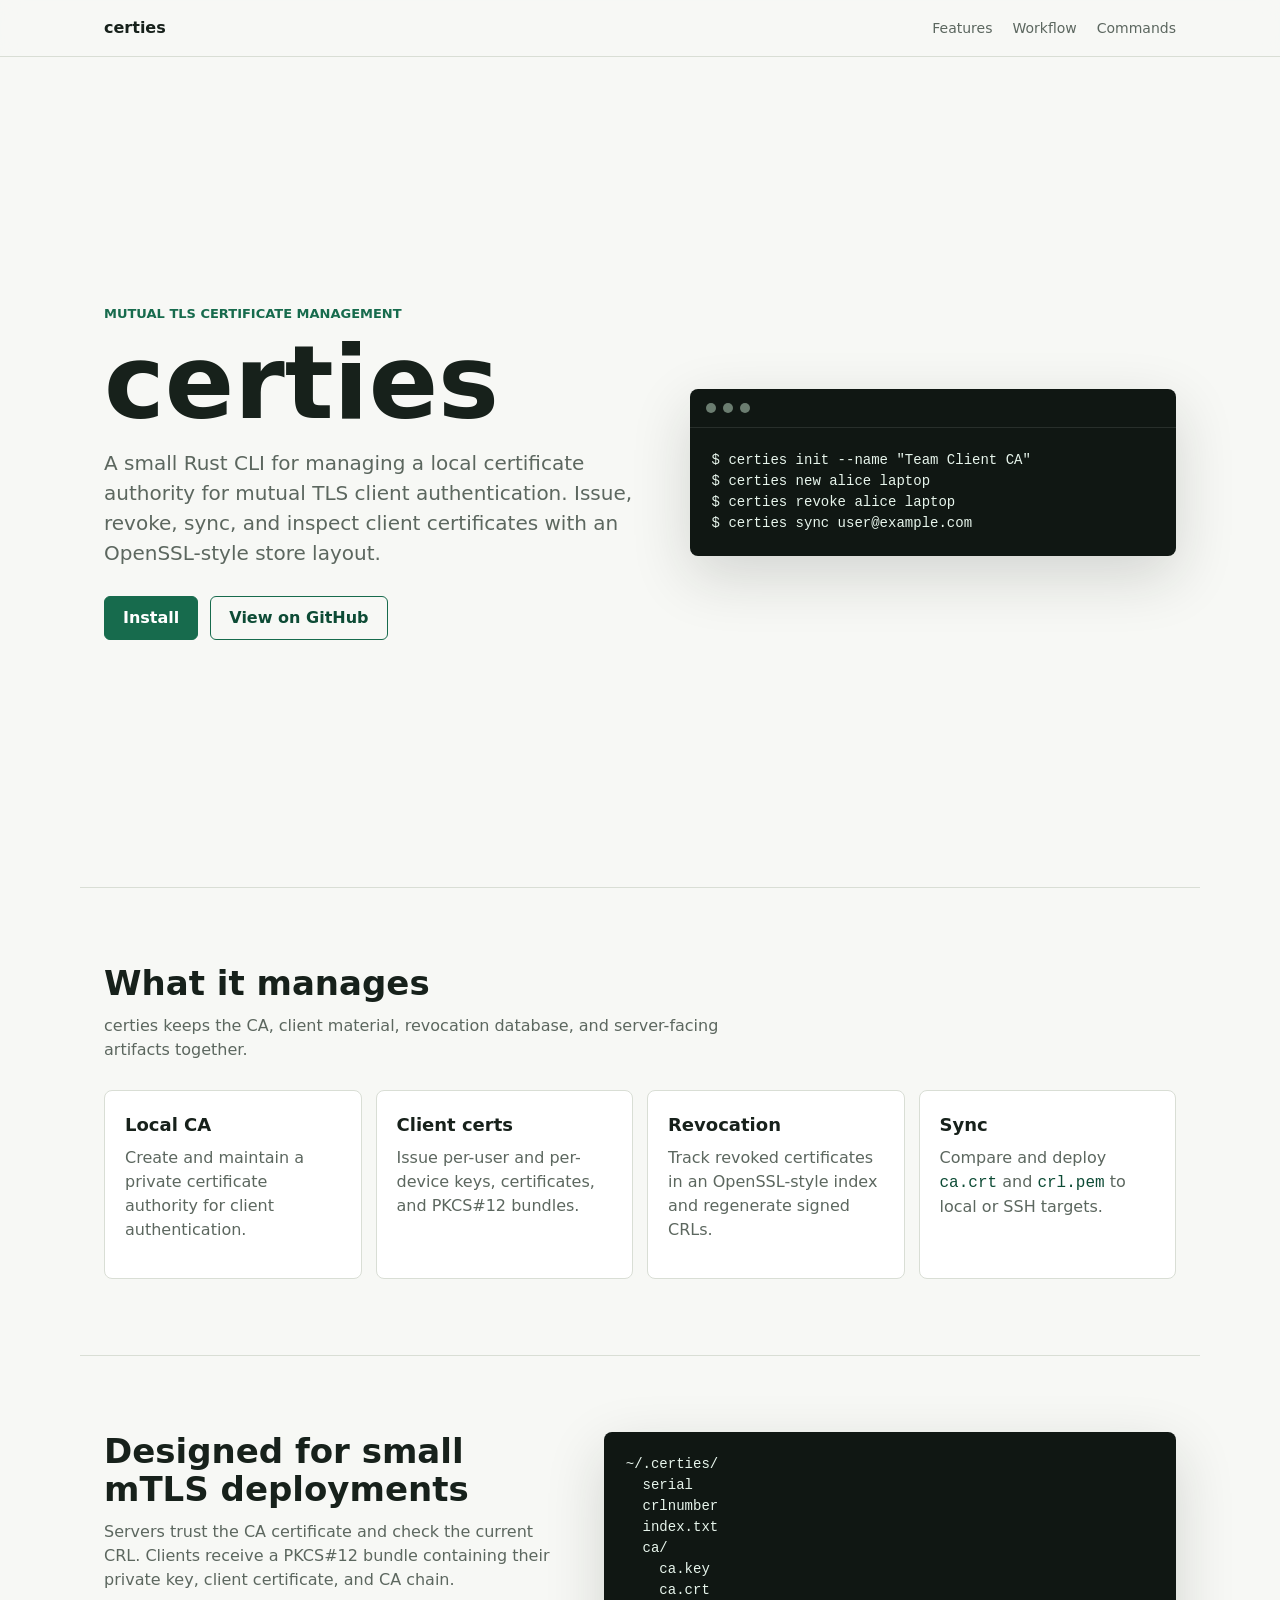
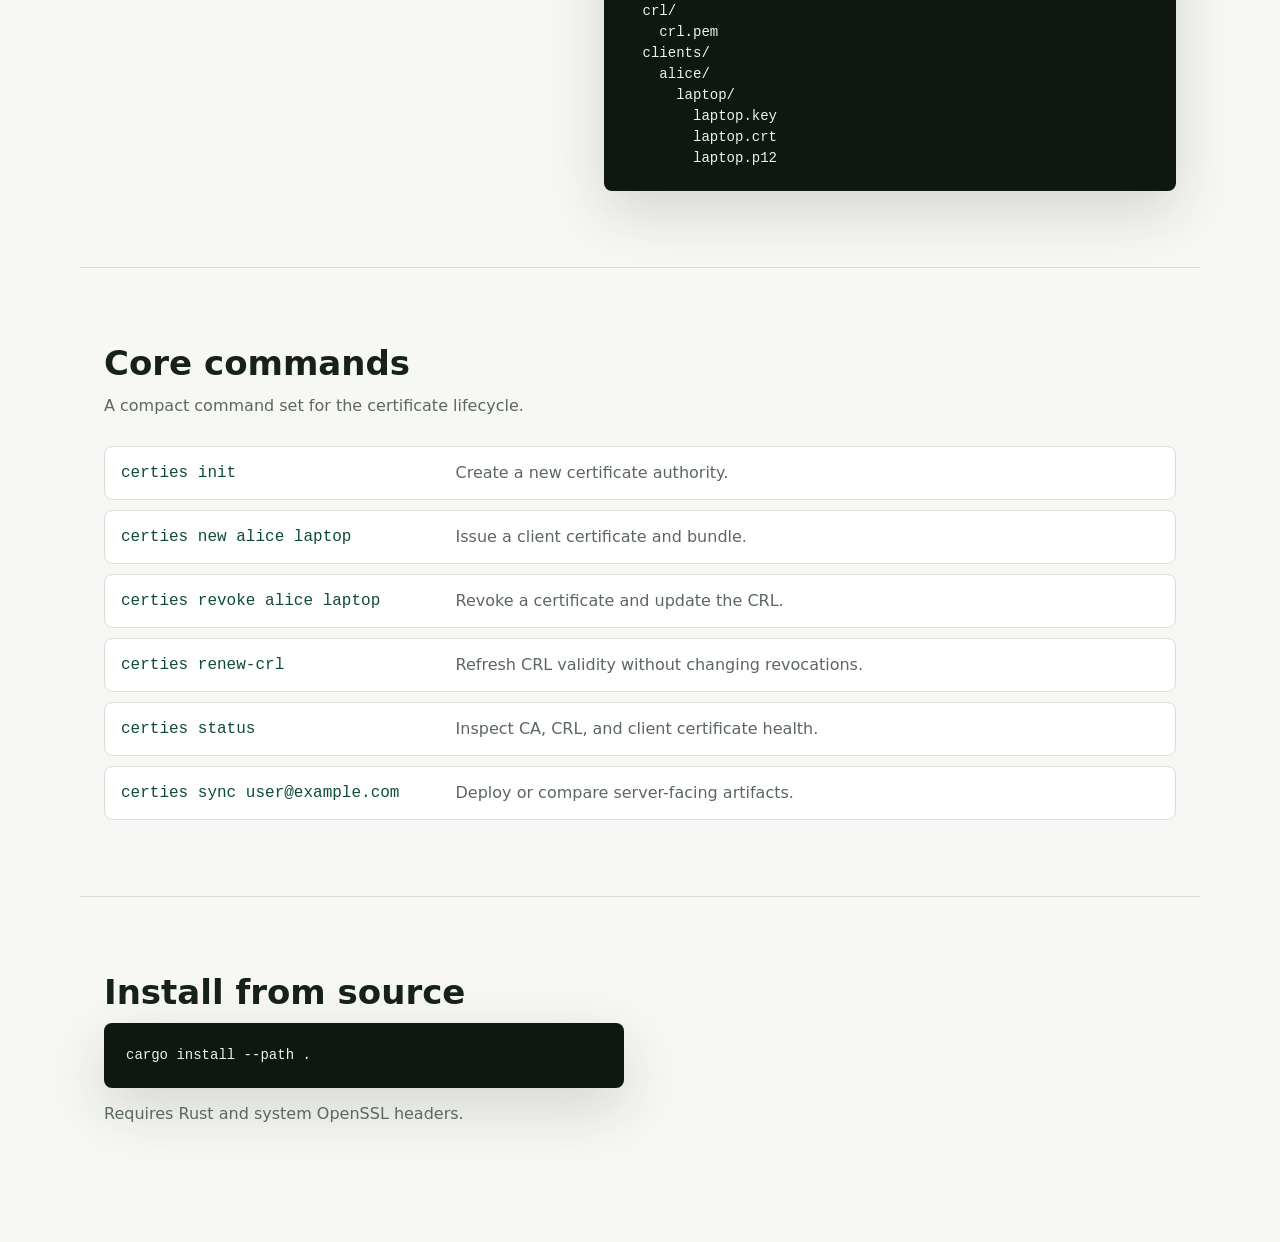
==== docs/index.html @ c88ecb12 "add docs for github pages" ====
<!doctype html>
<html lang="en">
<head>
  <meta charset="utf-8">
  <meta name="viewport" content="width=device-width, initial-scale=1">
  <title>certies</title>
  <meta name="description" content="A small Rust CLI for managing a local certificate authority for mutual TLS client authentication.">
  <link rel="stylesheet" href="styles.css">
</head>
<body>
  <header class="site-header">
    <nav class="nav" aria-label="Primary">
      <a class="brand" href="#top">certies</a>
      <div class="nav-links">
        <a href="#features">Features</a>
        <a href="#workflow">Workflow</a>
        <a href="#commands">Commands</a>
      </div>
    </nav>
  </header>

  <main id="top">
    <section class="hero">
      <div class="hero-copy">
        <p class="eyebrow">Mutual TLS certificate management</p>
        <h1>certies</h1>
        <p class="lead">
          A small Rust CLI for managing a local certificate authority for mutual TLS client authentication.
          Issue, revoke, sync, and inspect client certificates with an OpenSSL-style store layout.
        </p>
        <div class="actions">
          <a class="button primary" href="#install">Install</a>
          <a class="button secondary" href="https://github.com/torpedro/ssl_cert_manager">View on GitHub</a>
        </div>
      </div>
      <div class="terminal" aria-label="Example certies commands">
        <div class="terminal-bar">
          <span></span><span></span><span></span>
        </div>
        <pre><code>$ certies init --name "Team Client CA"
$ certies new alice laptop
$ certies revoke alice laptop
$ certies sync user@example.com</code></pre>
      </div>
    </section>

    <section id="features" class="section">
      <div class="section-heading">
        <h2>What it manages</h2>
        <p>certies keeps the CA, client material, revocation database, and server-facing artifacts together.</p>
      </div>
      <div class="feature-grid">
        <article class="feature">
          <h3>Local CA</h3>
          <p>Create and maintain a private certificate authority for client authentication.</p>
        </article>
        <article class="feature">
          <h3>Client certs</h3>
          <p>Issue per-user and per-device keys, certificates, and PKCS#12 bundles.</p>
        </article>
        <article class="feature">
          <h3>Revocation</h3>
          <p>Track revoked certificates in an OpenSSL-style index and regenerate signed CRLs.</p>
        </article>
        <article class="feature">
          <h3>Sync</h3>
          <p>Compare and deploy <code>ca.crt</code> and <code>crl.pem</code> to local or SSH targets.</p>
        </article>
      </div>
    </section>

    <section id="workflow" class="section split">
      <div>
        <h2>Designed for small mTLS deployments</h2>
        <p>
          Servers trust the CA certificate and check the current CRL. Clients receive a PKCS#12 bundle
          containing their private key, client certificate, and CA chain.
        </p>
      </div>
      <div class="store-layout">
        <pre><code>~/.certies/
  serial
  crlnumber
  index.txt
  ca/
    ca.key
    ca.crt
  crl/
    crl.pem
  clients/
    alice/
      laptop/
        laptop.key
        laptop.crt
        laptop.p12</code></pre>
      </div>
    </section>

    <section id="commands" class="section">
      <div class="section-heading">
        <h2>Core commands</h2>
        <p>A compact command set for the certificate lifecycle.</p>
      </div>
      <div class="command-list">
        <div><code>certies init</code><span>Create a new certificate authority.</span></div>
        <div><code>certies new alice laptop</code><span>Issue a client certificate and bundle.</span></div>
        <div><code>certies revoke alice laptop</code><span>Revoke a certificate and update the CRL.</span></div>
        <div><code>certies renew-crl</code><span>Refresh CRL validity without changing revocations.</span></div>
        <div><code>certies status</code><span>Inspect CA, CRL, and client certificate health.</span></div>
        <div><code>certies sync user@example.com</code><span>Deploy or compare server-facing artifacts.</span></div>
      </div>
    </section>

    <section id="install" class="section install">
      <h2>Install from source</h2>
      <pre><code>cargo install --path .</code></pre>
      <p>Requires Rust and system OpenSSL headers.</p>
    </section>
  </main>
</body>
</html>
---- docs/styles.css ----
:root {
  color-scheme: light;
  --bg: #f7f8f5;
  --text: #17211b;
  --muted: #5c675f;
  --line: #d9ded5;
  --panel: #ffffff;
  --accent: #176b4d;
  --accent-dark: #0d4b35;
  --code: #101713;
}

* {
  box-sizing: border-box;
}

html {
  scroll-behavior: smooth;
}

body {
  margin: 0;
  background: var(--bg);
  color: var(--text);
  font-family: Inter, ui-sans-serif, system-ui, -apple-system, BlinkMacSystemFont, "Segoe UI", sans-serif;
  line-height: 1.5;
}

a {
  color: inherit;
}

code,
pre {
  font-family: "SFMono-Regular", Consolas, "Liberation Mono", monospace;
}

.site-header {
  position: sticky;
  top: 0;
  z-index: 5;
  background: rgba(247, 248, 245, 0.9);
  border-bottom: 1px solid var(--line);
  backdrop-filter: blur(10px);
}

.nav {
  display: flex;
  align-items: center;
  justify-content: space-between;
  max-width: 1120px;
  margin: 0 auto;
  padding: 16px 24px;
}

.brand {
  font-weight: 750;
  text-decoration: none;
}

.nav-links {
  display: flex;
  gap: 20px;
  color: var(--muted);
  font-size: 14px;
}

.nav-links a {
  text-decoration: none;
}

.hero {
  display: grid;
  grid-template-columns: minmax(0, 1.05fr) minmax(320px, 0.95fr);
  gap: 48px;
  align-items: center;
  max-width: 1120px;
  min-height: calc(100vh - 70px);
  margin: 0 auto;
  padding: 72px 24px;
}

.eyebrow {
  margin: 0 0 12px;
  color: var(--accent);
  font-size: 13px;
  font-weight: 750;
  text-transform: uppercase;
}

h1,
h2,
h3,
p {
  margin-top: 0;
}

h1 {
  margin-bottom: 18px;
  font-size: clamp(56px, 8vw, 104px);
  line-height: 0.92;
}

h2 {
  margin-bottom: 12px;
  font-size: 34px;
  line-height: 1.12;
}

h3 {
  margin-bottom: 8px;
  font-size: 18px;
}

.lead {
  max-width: 680px;
  color: var(--muted);
  font-size: 20px;
}

.actions {
  display: flex;
  flex-wrap: wrap;
  gap: 12px;
  margin-top: 28px;
}

.button {
  display: inline-flex;
  align-items: center;
  justify-content: center;
  min-height: 44px;
  padding: 0 18px;
  border: 1px solid var(--accent);
  border-radius: 6px;
  font-weight: 700;
  text-decoration: none;
}

.button.primary {
  background: var(--accent);
  color: #fff;
}

.button.secondary {
  color: var(--accent-dark);
}

.terminal,
.store-layout pre,
.install pre {
  overflow: hidden;
  border-radius: 8px;
  background: var(--code);
  color: #e7f5ec;
  box-shadow: 0 20px 60px rgba(23, 33, 27, 0.16);
}

.terminal-bar {
  display: flex;
  gap: 7px;
  padding: 14px 16px;
  border-bottom: 1px solid rgba(255, 255, 255, 0.1);
}

.terminal-bar span {
  width: 10px;
  height: 10px;
  border-radius: 50%;
  background: #6b7d70;
}

pre {
  margin: 0;
  padding: 22px;
  overflow-x: auto;
  font-size: 14px;
}

.section {
  max-width: 1120px;
  margin: 0 auto;
  padding: 76px 24px;
  border-top: 1px solid var(--line);
}

.section-heading {
  max-width: 680px;
  margin-bottom: 28px;
}

.section-heading p,
.split p,
.install p {
  color: var(--muted);
}

.feature-grid {
  display: grid;
  grid-template-columns: repeat(4, minmax(0, 1fr));
  gap: 14px;
}

.feature {
  min-height: 170px;
  padding: 20px;
  border: 1px solid var(--line);
  border-radius: 8px;
  background: var(--panel);
}

.feature p {
  color: var(--muted);
}

.feature code,
.command-list code {
  color: var(--accent-dark);
}

.split {
  display: grid;
  grid-template-columns: minmax(0, 0.8fr) minmax(320px, 1fr);
  gap: 42px;
  align-items: start;
}

.command-list {
  display: grid;
  gap: 10px;
}

.command-list div {
  display: grid;
  grid-template-columns: minmax(260px, 0.45fr) minmax(0, 1fr);
  gap: 18px;
  align-items: center;
  padding: 14px 16px;
  border: 1px solid var(--line);
  border-radius: 8px;
  background: var(--panel);
}

.command-list span {
  color: var(--muted);
}

.install {
  padding-bottom: 100px;
}

.install pre {
  max-width: 520px;
  margin-bottom: 14px;
}

@media (max-width: 820px) {
  .nav {
    align-items: flex-start;
    flex-direction: column;
    gap: 10px;
  }

  .hero,
  .split {
    grid-template-columns: 1fr;
  }

  .hero {
    min-height: auto;
    padding-top: 54px;
  }

  .feature-grid {
    grid-template-columns: repeat(2, minmax(0, 1fr));
  }

  .command-list div {
    grid-template-columns: 1fr;
    gap: 6px;
  }
}

@media (max-width: 560px) {
  .nav-links {
    flex-wrap: wrap;
    gap: 12px;
  }

  .feature-grid {
    grid-template-columns: 1fr;
  }

  h1 {
    font-size: 54px;
  }
}
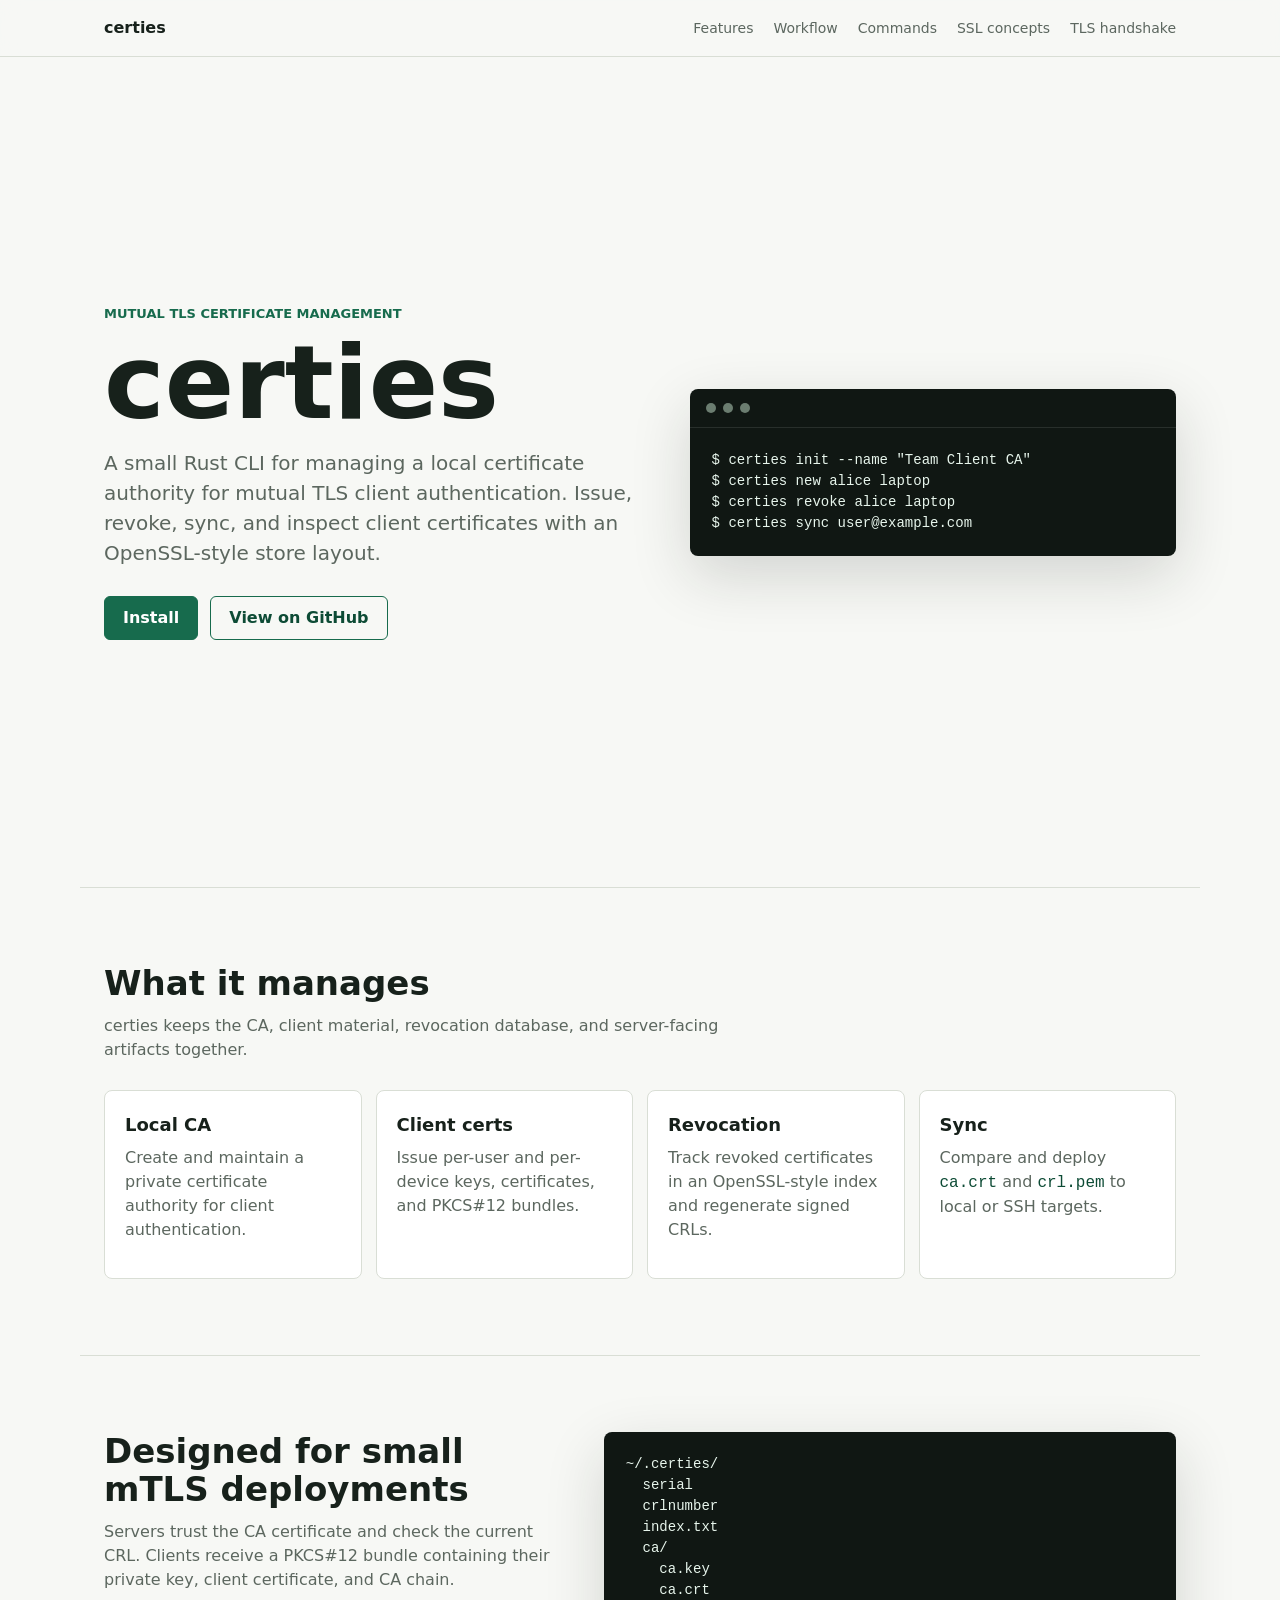
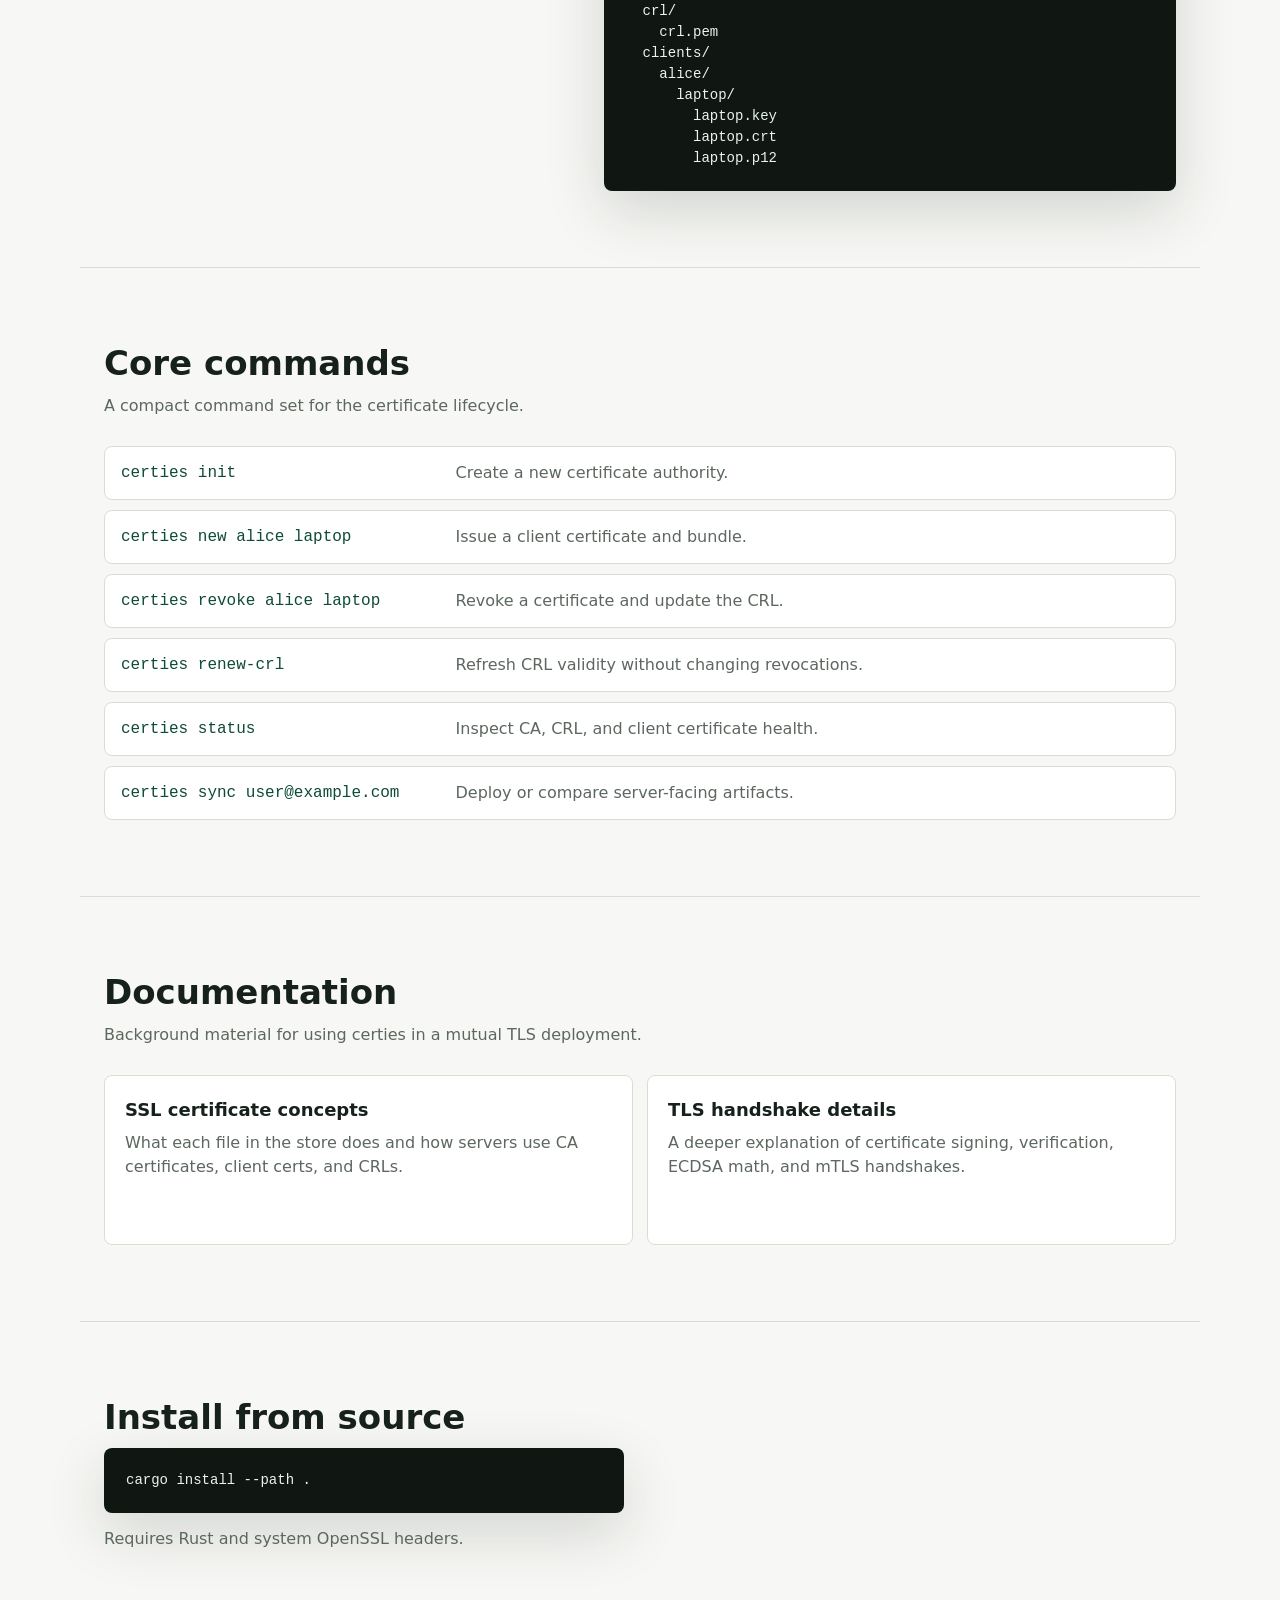
==== commit 79c365a1: "move SSL and TLS docs into pages" ====
--- a/docs/index.html
+++ b/docs/index.html
@@ -15,6 +15,8 @@
         <a href="#features">Features</a>
         <a href="#workflow">Workflow</a>
         <a href="#commands">Commands</a>
+        <a href="ssl.html">SSL concepts</a>
+        <a href="tls-handshake.html">TLS handshake</a>
       </div>
     </nav>
   </header>
@@ -111,6 +113,23 @@
       </div>
     </section>
 
+    <section class="section">
+      <div class="section-heading">
+        <h2>Documentation</h2>
+        <p>Background material for using certies in a mutual TLS deployment.</p>
+      </div>
+      <div class="feature-grid docs-grid">
+        <article class="feature">
+          <h3><a href="ssl.html">SSL certificate concepts</a></h3>
+          <p>What each file in the store does and how servers use CA certificates, client certs, and CRLs.</p>
+        </article>
+        <article class="feature">
+          <h3><a href="tls-handshake.html">TLS handshake details</a></h3>
+          <p>A deeper explanation of certificate signing, verification, ECDSA math, and mTLS handshakes.</p>
+        </article>
+      </div>
+    </section>
+
     <section id="install" class="section install">
       <h2>Install from source</h2>
       <pre><code>cargo install --path .</code></pre>
--- a/docs/styles.css
+++ b/docs/styles.css
@@ -254,6 +254,66 @@
   margin-bottom: 14px;
 }
 
+.docs-grid {
+  grid-template-columns: repeat(2, minmax(0, 1fr));
+}
+
+.docs-grid a {
+  color: var(--text);
+  text-decoration: none;
+}
+
+.article-shell {
+  max-width: 920px;
+  margin: 0 auto;
+  padding: 64px 24px 100px;
+}
+
+.article {
+  max-width: 820px;
+}
+
+.article h1 {
+  margin-bottom: 18px;
+  font-size: clamp(42px, 7vw, 72px);
+  line-height: 0.98;
+}
+
+.article h2 {
+  margin-top: 52px;
+  padding-top: 24px;
+  border-top: 1px solid var(--line);
+}
+
+.article h3 {
+  margin-top: 28px;
+}
+
+.article p,
+.article li {
+  color: var(--muted);
+  font-size: 17px;
+}
+
+.article li + li {
+  margin-top: 8px;
+}
+
+.article pre {
+  margin: 18px 0 24px;
+  border-radius: 8px;
+  background: var(--code);
+  color: #e7f5ec;
+}
+
+.article code {
+  color: var(--accent-dark);
+}
+
+.article pre code {
+  color: inherit;
+}
+
 @media (max-width: 820px) {
   .nav {
     align-items: flex-start;
@@ -275,6 +335,10 @@
     grid-template-columns: repeat(2, minmax(0, 1fr));
   }
 
+  .docs-grid {
+    grid-template-columns: 1fr;
+  }
+
   .command-list div {
     grid-template-columns: 1fr;
     gap: 6px;
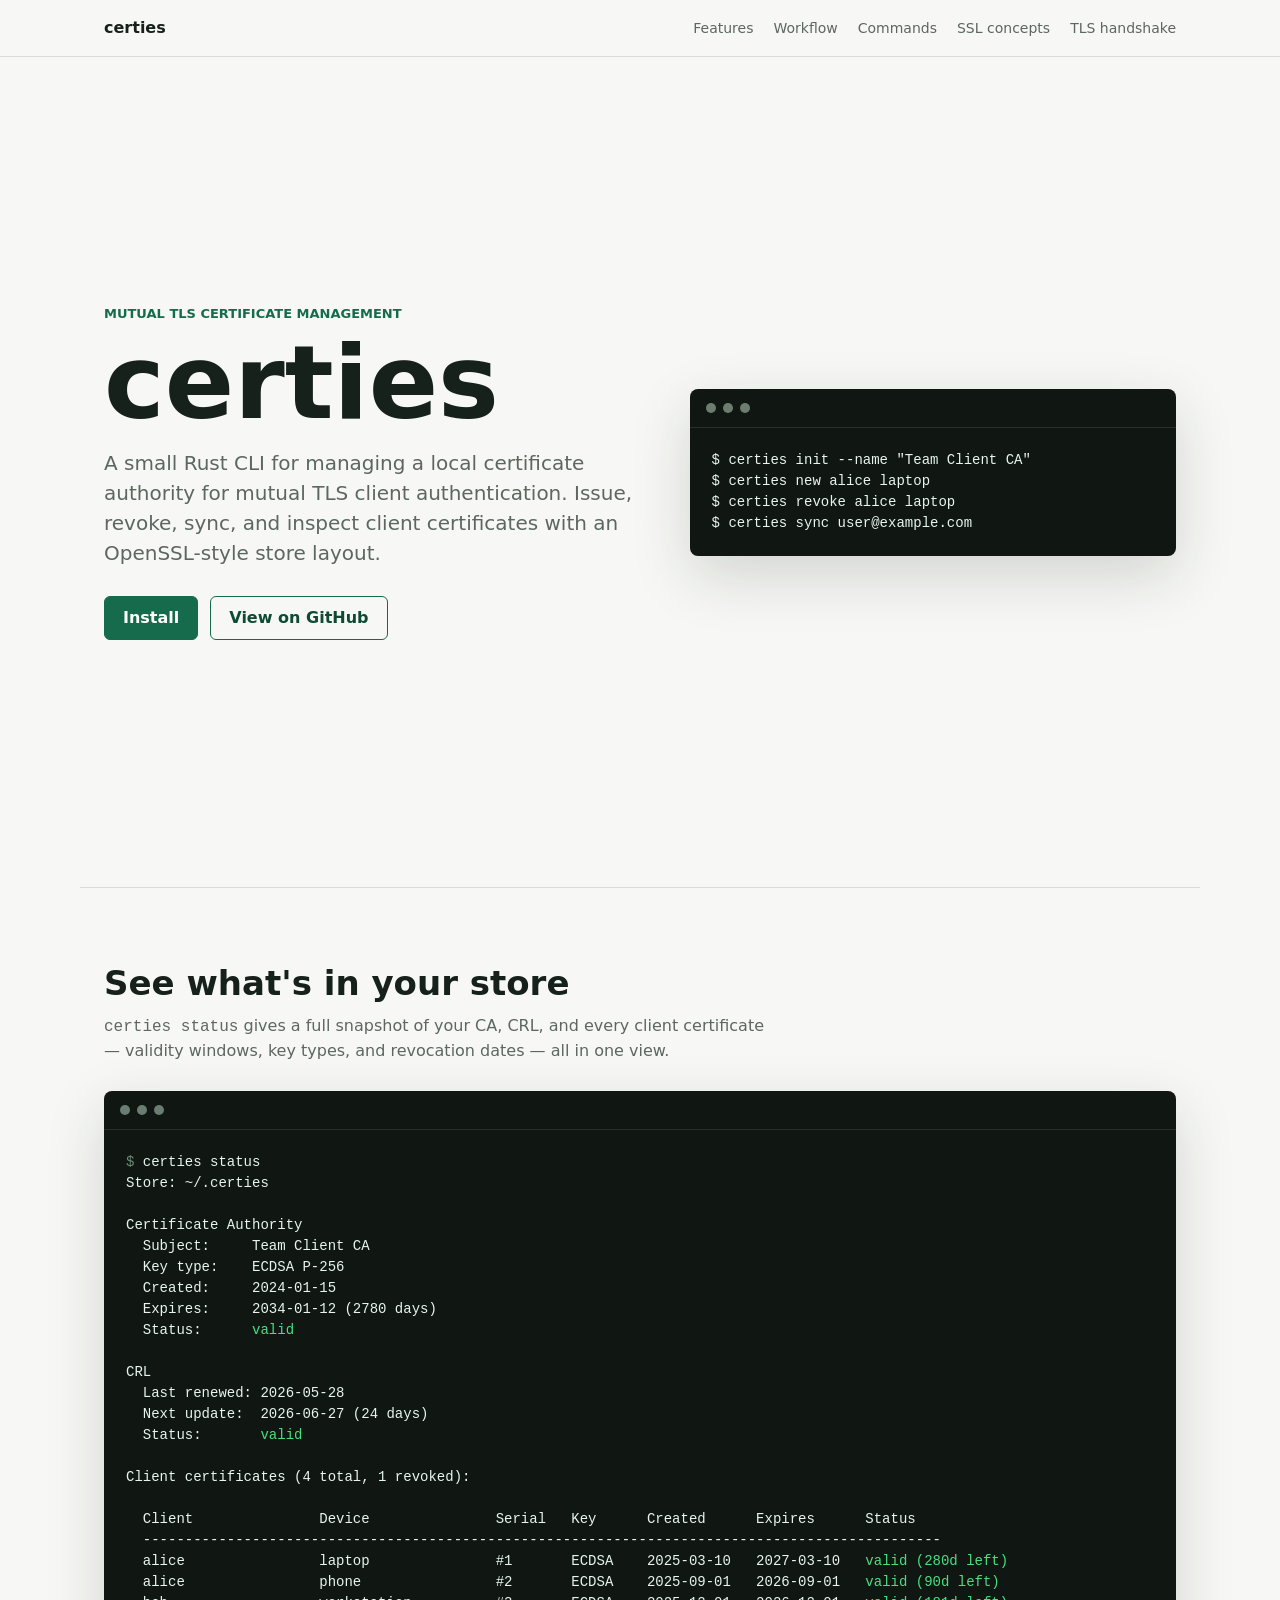
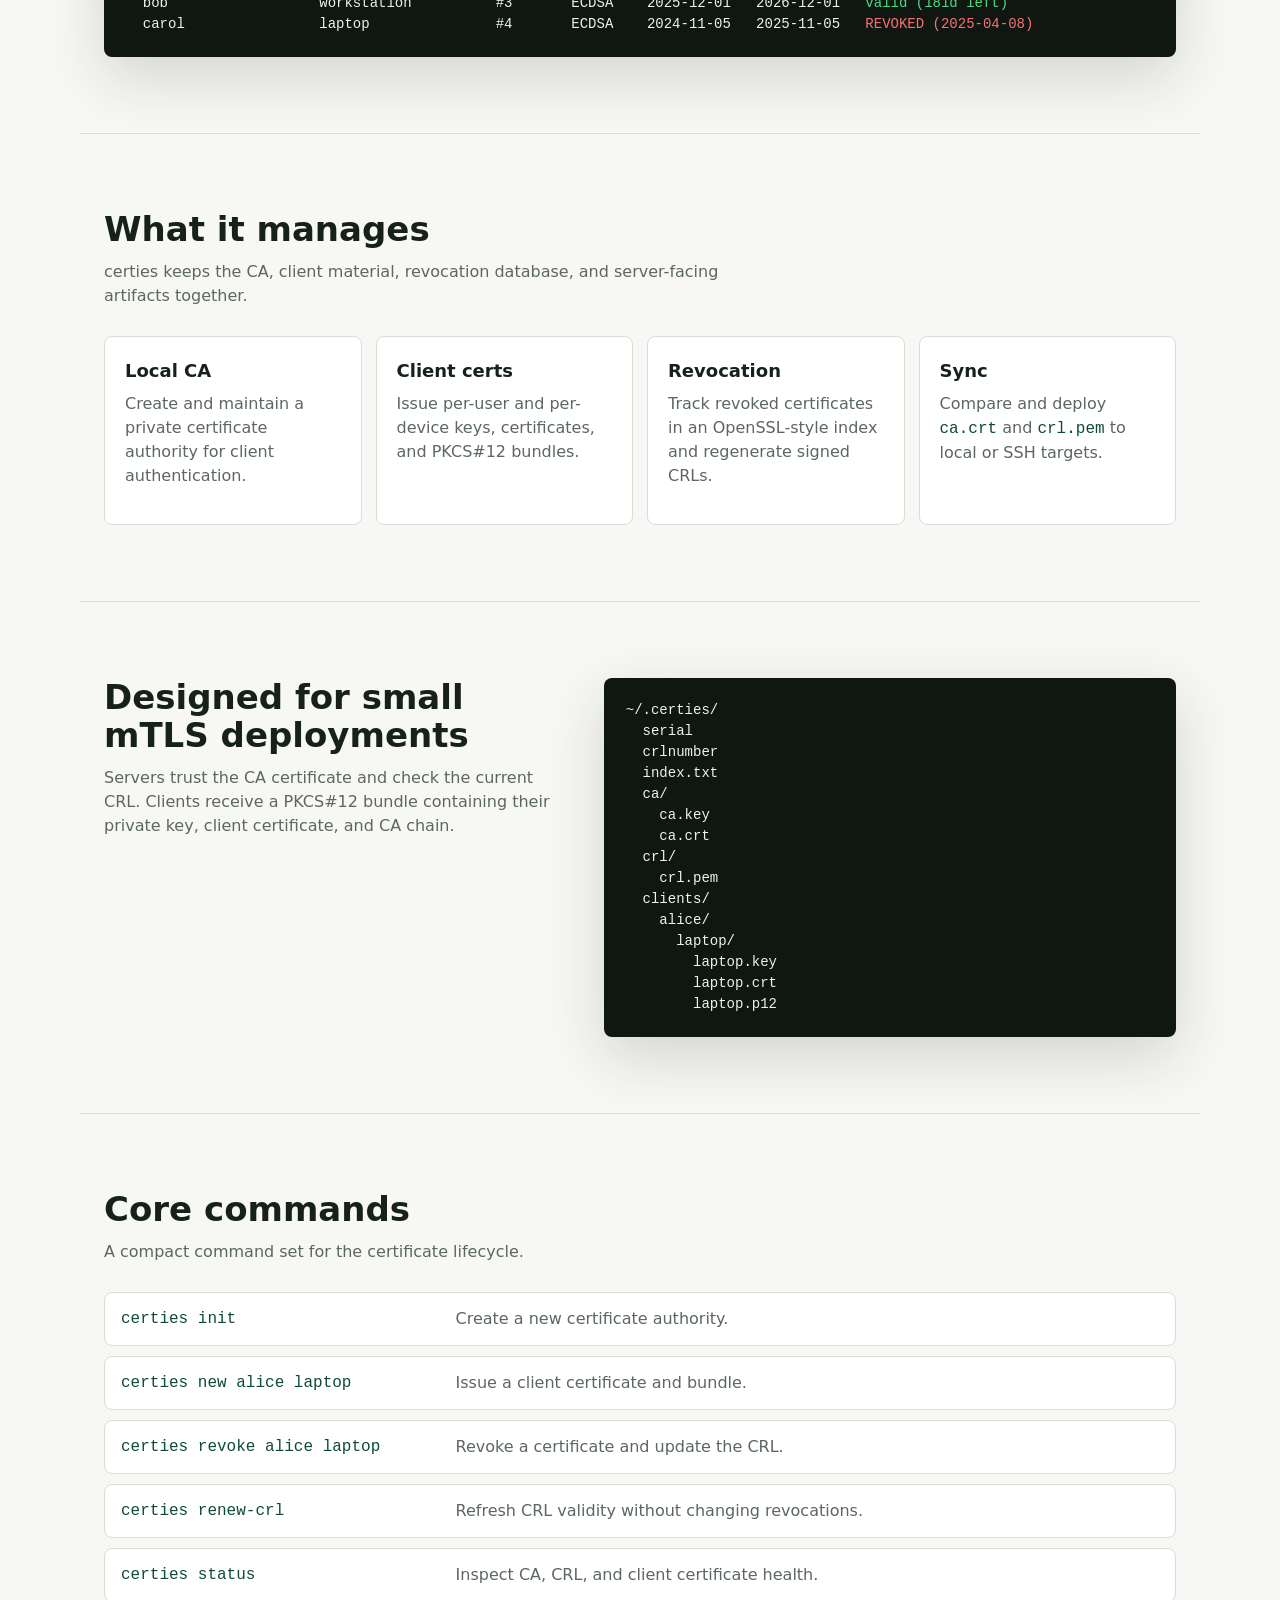
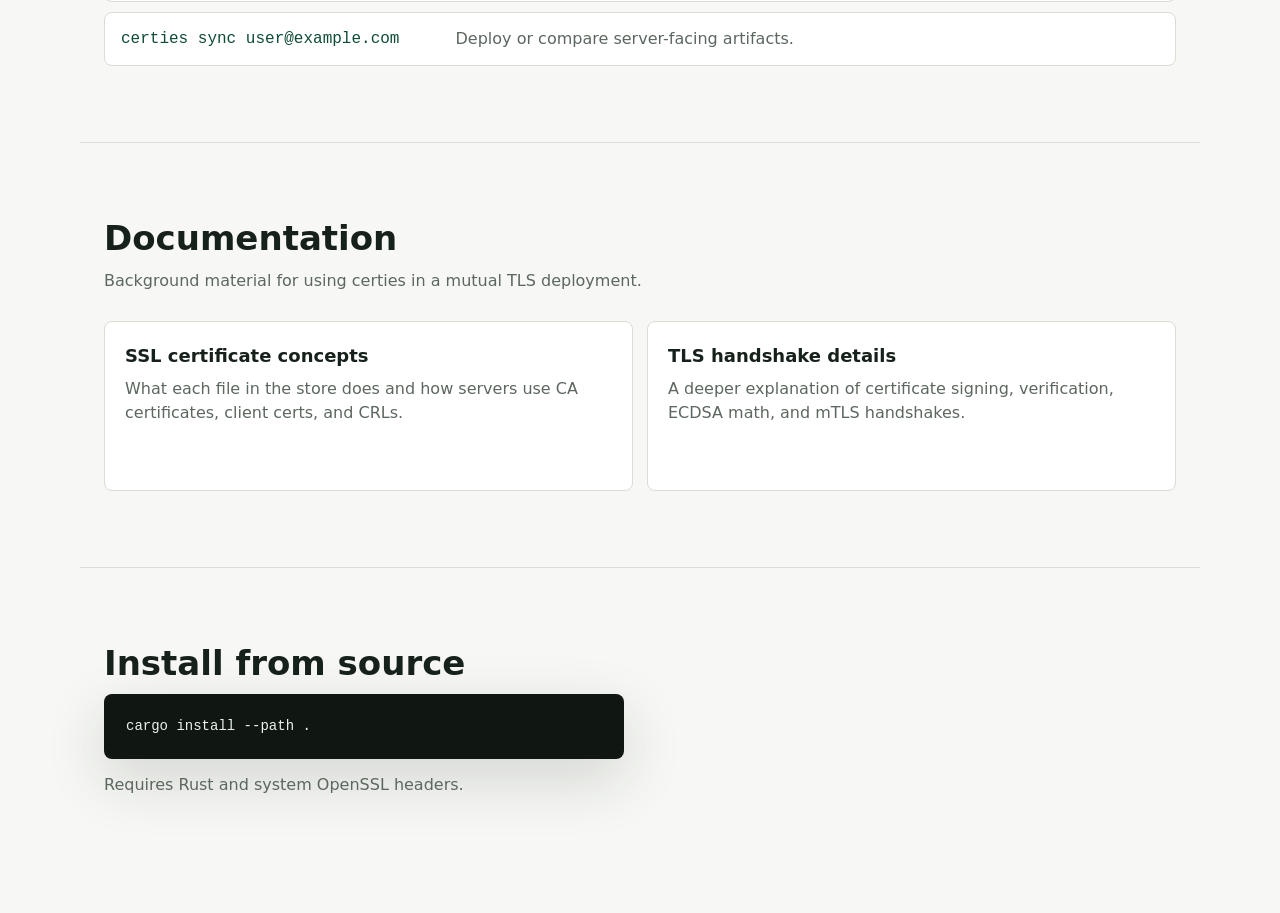
==== commit 0374783e: "docs" ====
--- a/docs/index.html
+++ b/docs/index.html
@@ -32,7 +32,7 @@
         </p>
         <div class="actions">
           <a class="button primary" href="#install">Install</a>
-          <a class="button secondary" href="https://github.com/torpedro/ssl_cert_manager">View on GitHub</a>
+          <a class="button secondary" href="https://github.com/torpedro/certies">View on GitHub</a>
         </div>
       </div>
       <div class="terminal" aria-label="Example certies commands">
@@ -43,6 +43,44 @@
 $ certies new alice laptop
 $ certies revoke alice laptop
 $ certies sync user@example.com</code></pre>
+      </div>
+    </section>
+
+    <section class="section">
+      <div class="section-heading">
+        <h2>See what's in your store</h2>
+        <p>
+          <code>certies status</code> gives a full snapshot of your CA, CRL, and every
+          client certificate — validity windows, key types, and revocation dates — all in one view.
+        </p>
+      </div>
+      <div class="terminal" aria-label="Example certies status output">
+        <div class="terminal-bar">
+          <span></span><span></span><span></span>
+        </div>
+        <pre><code><span class="term-prompt">$</span> certies status
+Store: ~/.certies
+
+Certificate Authority
+  Subject:     Team Client CA
+  Key type:    ECDSA P-256
+  Created:     2024-01-15
+  Expires:     2034-01-12 (2780 days)
+  Status:      <span class="term-green">valid</span>
+
+CRL
+  Last renewed: 2026-05-28
+  Next update:  2026-06-27 (24 days)
+  Status:       <span class="term-green">valid</span>
+
+Client certificates (4 total, 1 revoked):
+
+  Client               Device               Serial   Key      Created      Expires      Status
+  -----------------------------------------------------------------------------------------------
+  alice                laptop               #1       ECDSA    2025-03-10   2027-03-10   <span class="term-green">valid (280d left)</span>
+  alice                phone                #2       ECDSA    2025-09-01   2026-09-01   <span class="term-green">valid (90d left)</span>
+  bob                  workstation          #3       ECDSA    2025-12-01   2026-12-01   <span class="term-green">valid (181d left)</span>
+  carol                laptop               #4       ECDSA    2024-11-05   2025-11-05   <span class="term-red">REVOKED (2025-04-08)</span></code></pre>
       </div>
     </section>
 
--- a/docs/styles.css
+++ b/docs/styles.css
@@ -170,6 +170,10 @@
   background: #6b7d70;
 }
 
+.terminal .term-green  { color: #4ade80; }
+.terminal .term-red    { color: #f87171; }
+.terminal .term-prompt { color: #6b8f74; }
+
 pre {
   margin: 0;
   padding: 22px;
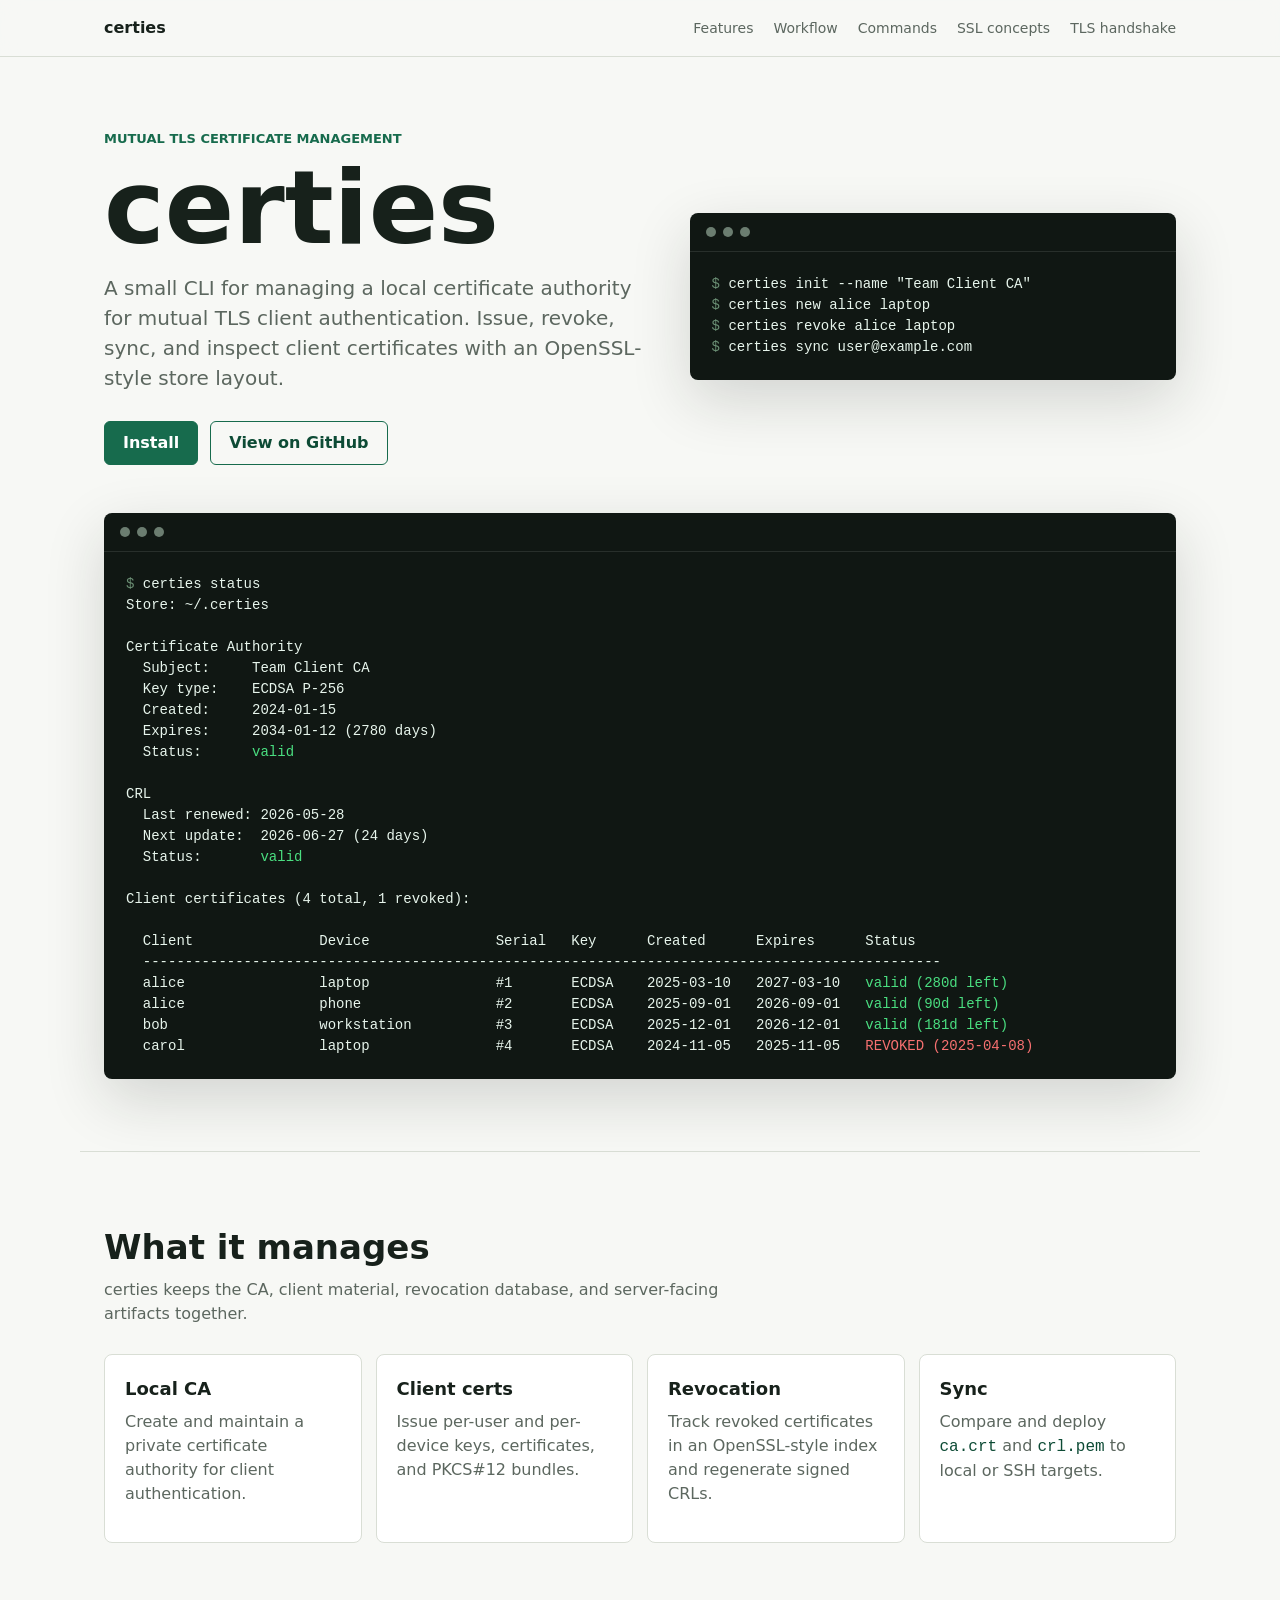
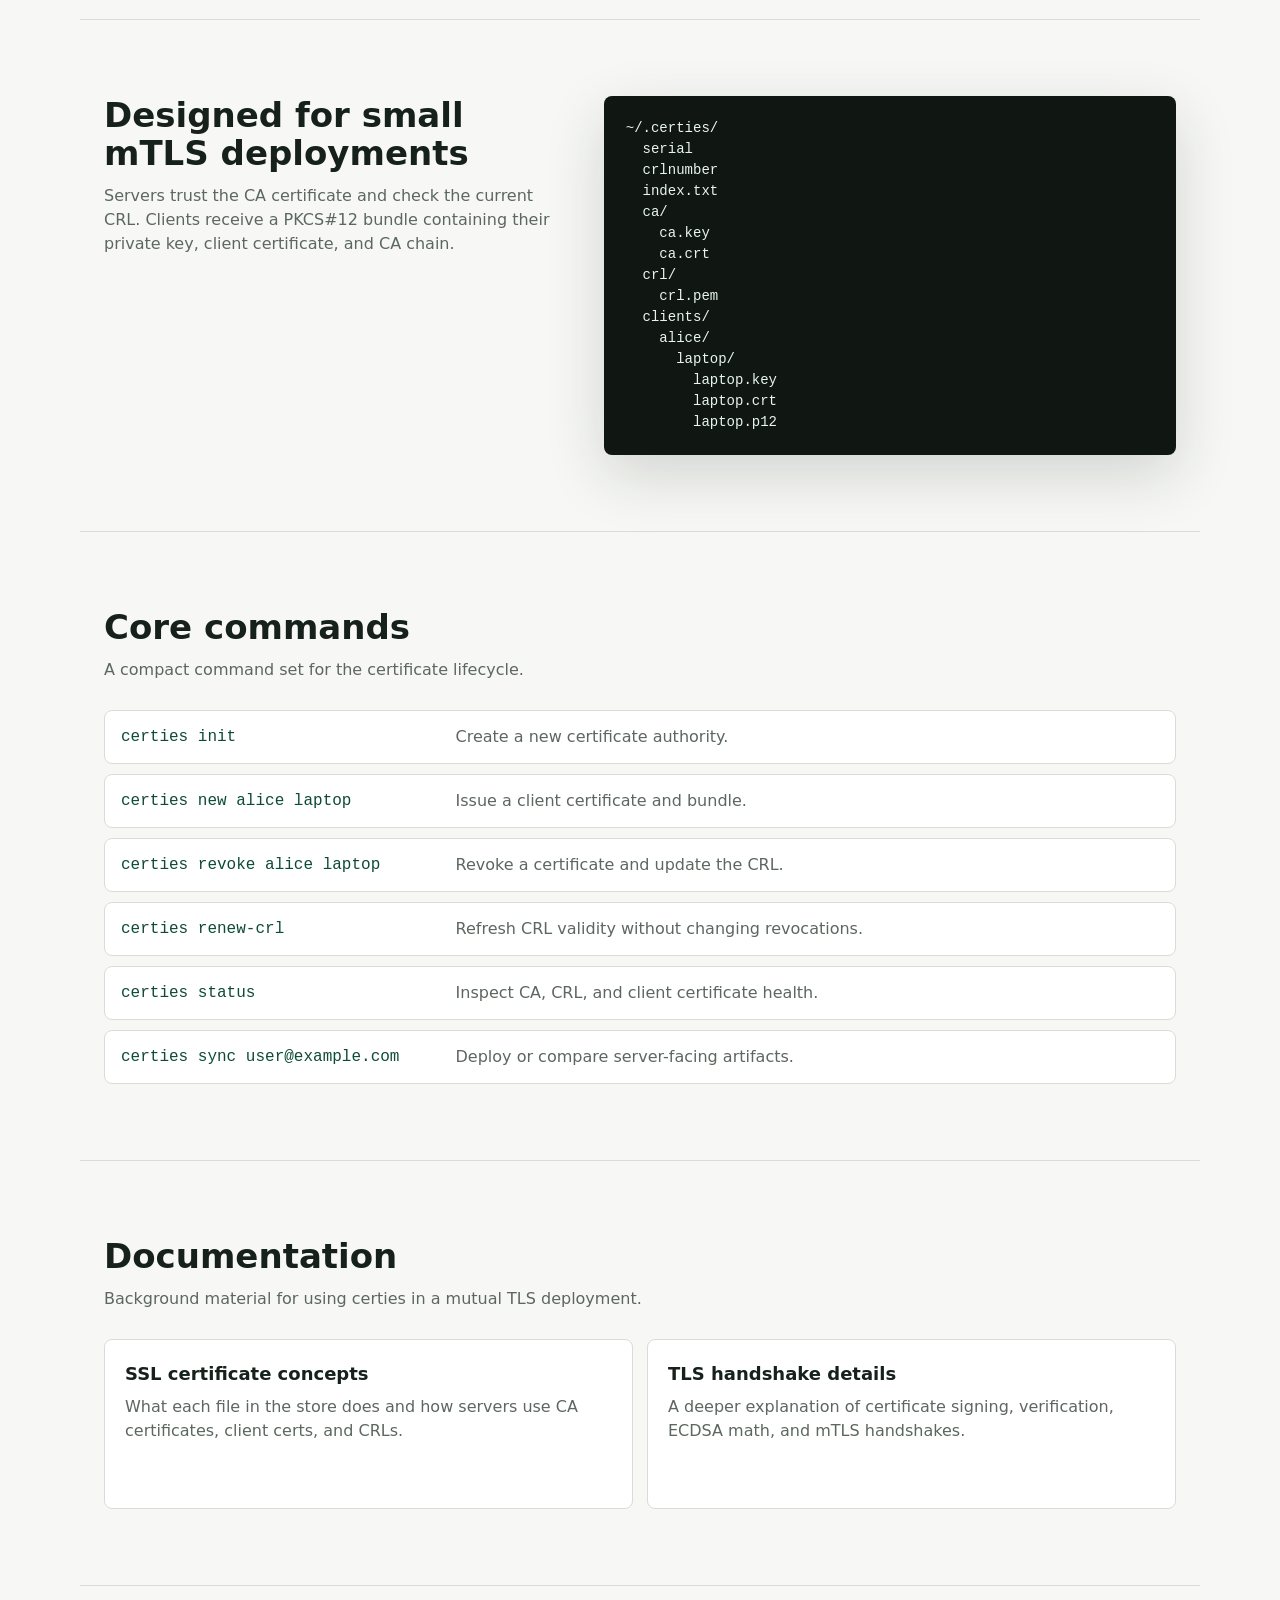
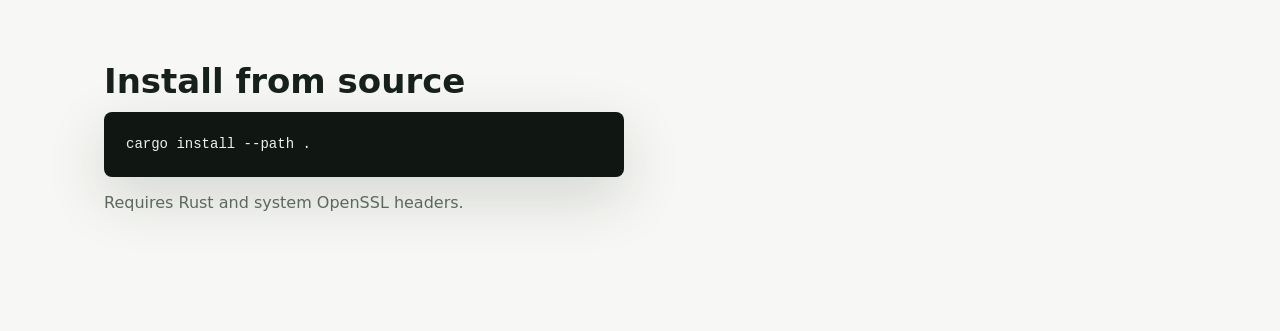
==== commit e8a79198: "docs" ====
--- a/docs/index.html
+++ b/docs/index.html
@@ -27,7 +27,7 @@
         <p class="eyebrow">Mutual TLS certificate management</p>
         <h1>certies</h1>
         <p class="lead">
-          A small Rust CLI for managing a local certificate authority for mutual TLS client authentication.
+          A small CLI for managing a local certificate authority for mutual TLS client authentication.
           Issue, revoke, sync, and inspect client certificates with an OpenSSL-style store layout.
         </p>
         <div class="actions">
@@ -35,26 +35,16 @@
           <a class="button secondary" href="https://github.com/torpedro/certies">View on GitHub</a>
         </div>
       </div>
-      <div class="terminal" aria-label="Example certies commands">
+      <div class="terminal hero-commands" aria-label="Example certies commands">
         <div class="terminal-bar">
           <span></span><span></span><span></span>
         </div>
-        <pre><code>$ certies init --name "Team Client CA"
-$ certies new alice laptop
-$ certies revoke alice laptop
-$ certies sync user@example.com</code></pre>
+        <pre><code><span class="term-prompt">$</span> certies init --name "Team Client CA"
+<span class="term-prompt">$</span> certies new alice laptop
+<span class="term-prompt">$</span> certies revoke alice laptop
+<span class="term-prompt">$</span> certies sync user@example.com</code></pre>
       </div>
-    </section>
-
-    <section class="section">
-      <div class="section-heading">
-        <h2>See what's in your store</h2>
-        <p>
-          <code>certies status</code> gives a full snapshot of your CA, CRL, and every
-          client certificate — validity windows, key types, and revocation dates — all in one view.
-        </p>
-      </div>
-      <div class="terminal" aria-label="Example certies status output">
+      <div class="terminal hero-status" aria-label="Example certies status output">
         <div class="terminal-bar">
           <span></span><span></span><span></span>
         </div>
--- a/docs/styles.css
+++ b/docs/styles.css
@@ -73,11 +73,19 @@
   display: grid;
   grid-template-columns: minmax(0, 1.05fr) minmax(320px, 0.95fr);
   gap: 48px;
-  align-items: center;
+  align-items: start;
   max-width: 1120px;
   min-height: calc(100vh - 70px);
   margin: 0 auto;
   padding: 72px 24px;
+}
+
+.hero-commands {
+  align-self: center;
+}
+
+.hero-status {
+  grid-column: 1 / 3;
 }
 
 .eyebrow {
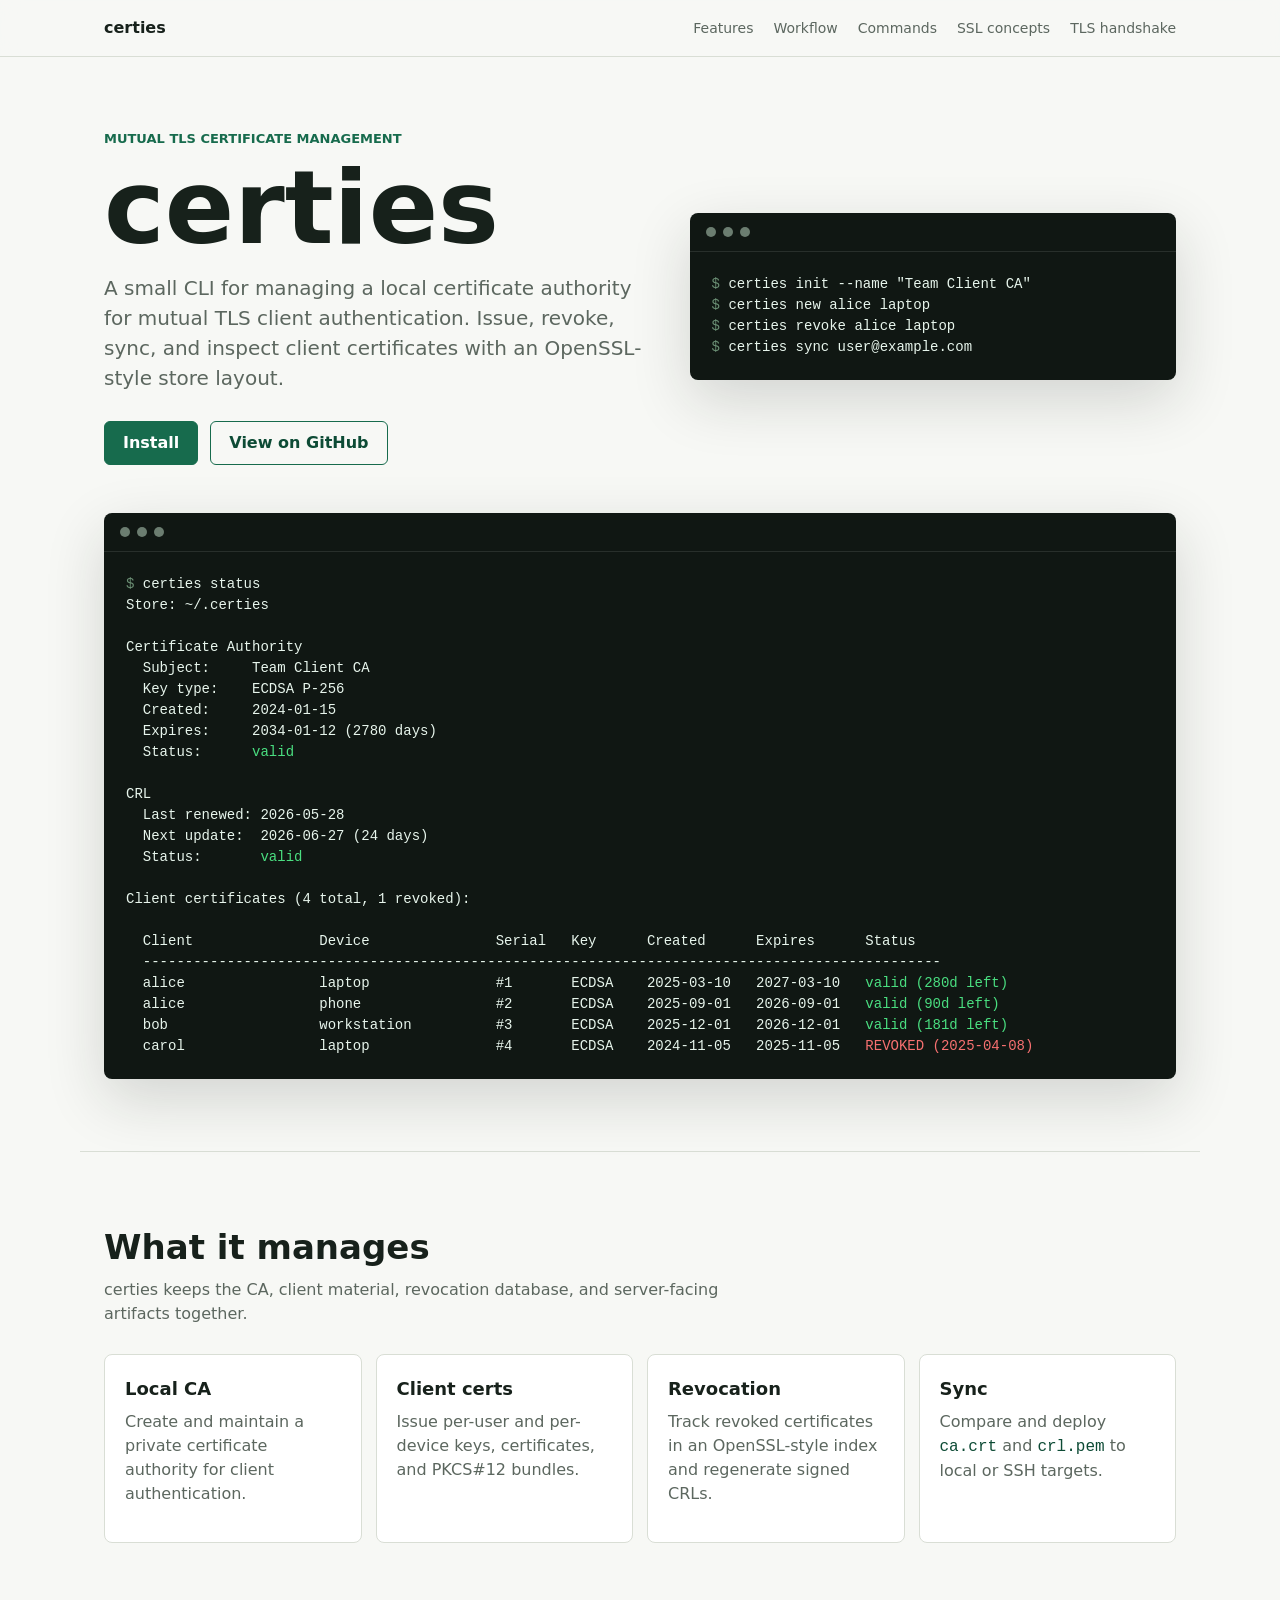
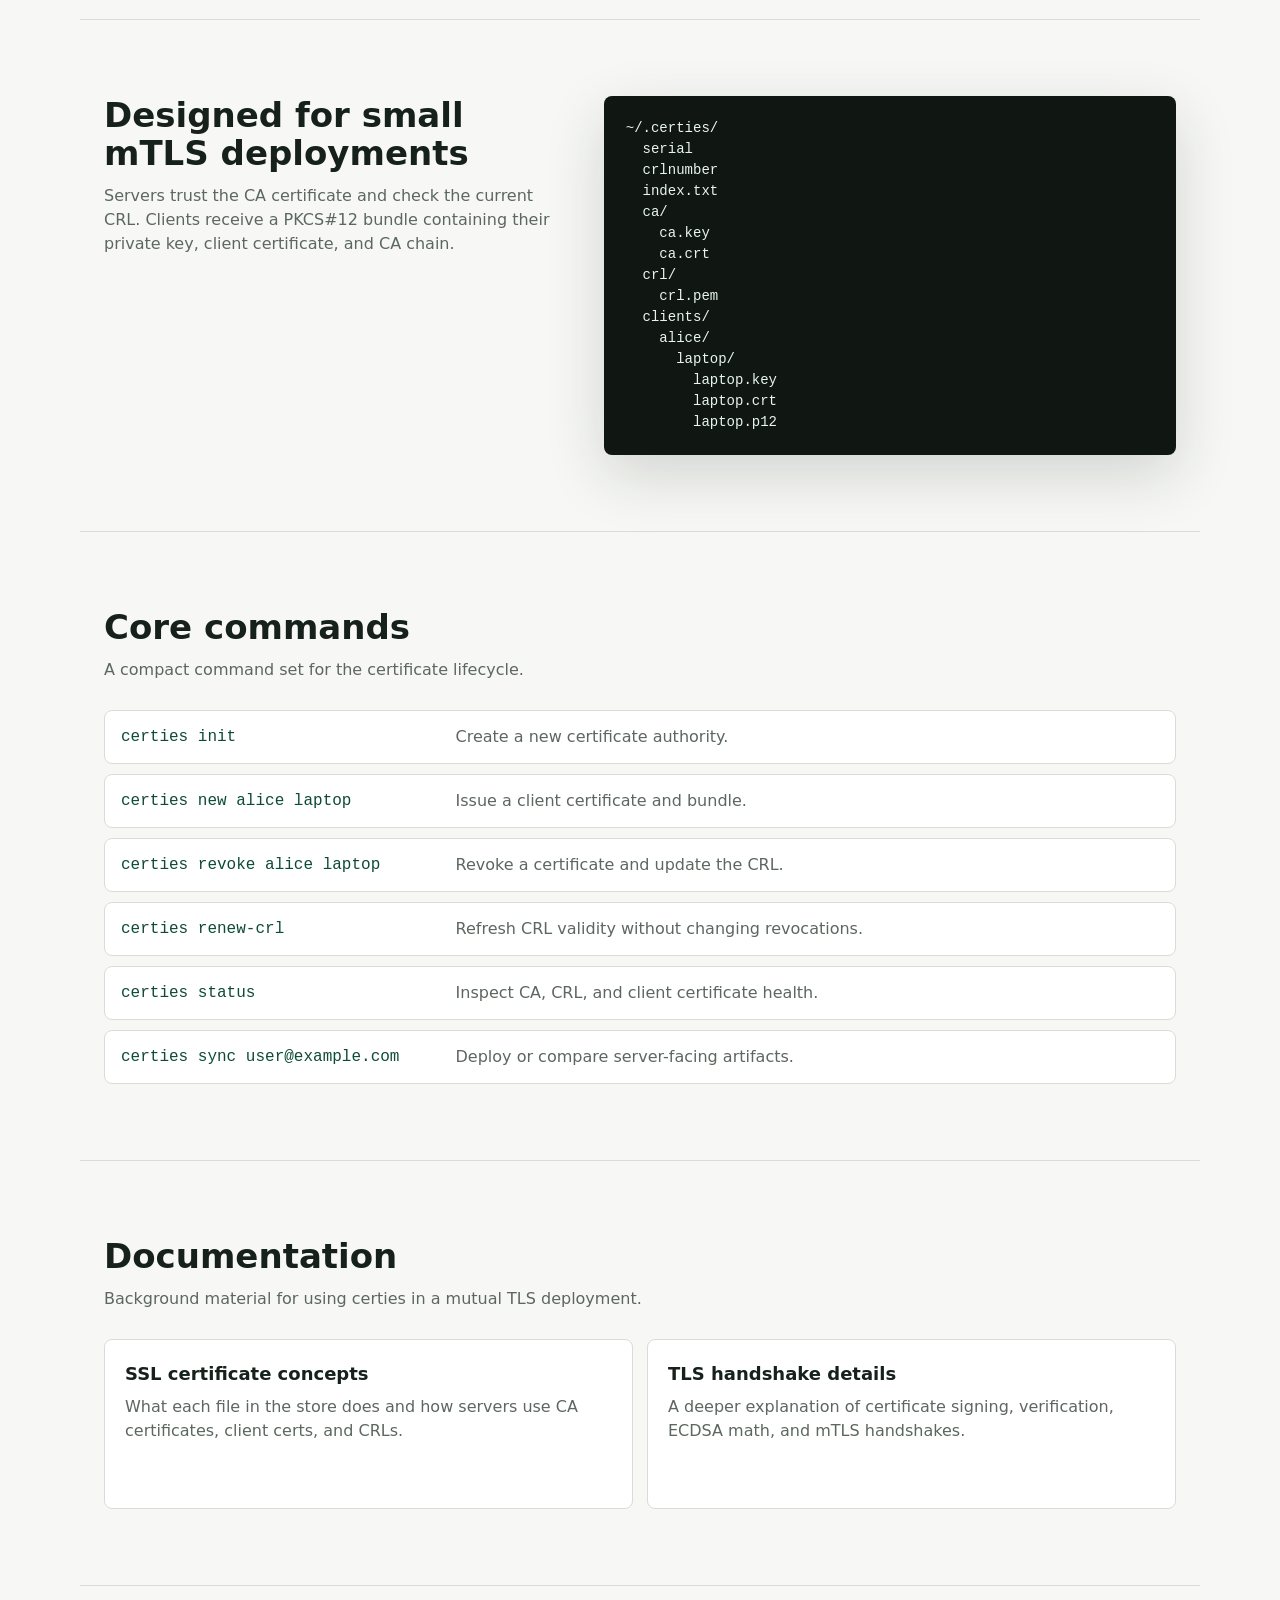
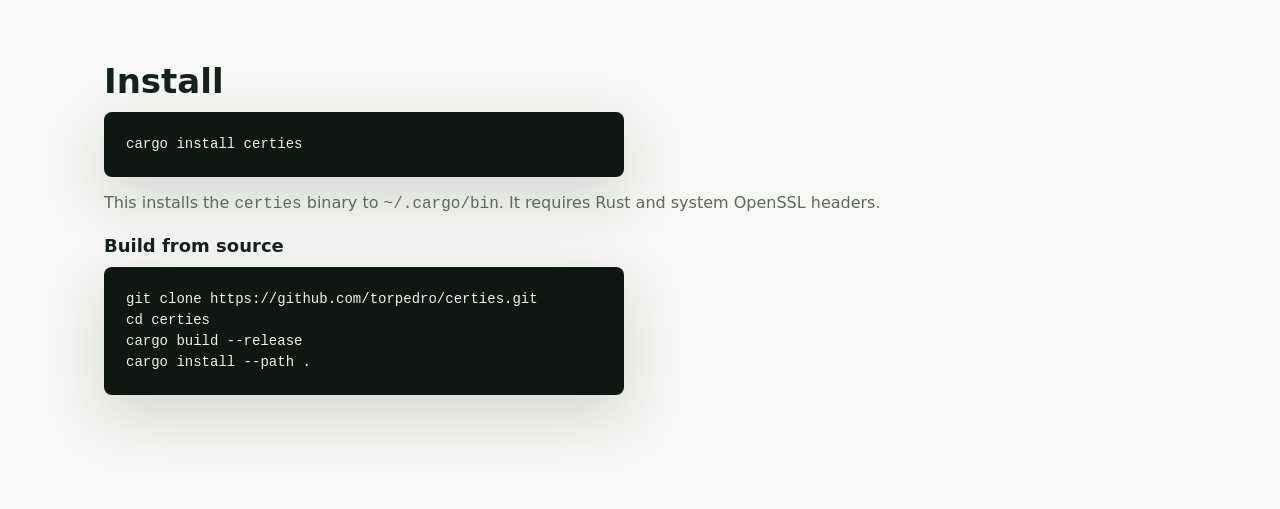
==== commit 025a20d9: "docs" ====
--- a/docs/index.html
+++ b/docs/index.html
@@ -159,9 +159,14 @@
     </section>
 
     <section id="install" class="section install">
-      <h2>Install from source</h2>
-      <pre><code>cargo install --path .</code></pre>
-      <p>Requires Rust and system OpenSSL headers.</p>
+      <h2>Install</h2>
+      <pre><code>cargo install certies</code></pre>
+      <p>This installs the <code>certies</code> binary to <code>~/.cargo/bin</code>. It requires Rust and system OpenSSL headers.</p>
+      <h3>Build from source</h3>
+      <pre><code>git clone https://github.com/torpedro/certies.git
+cd certies
+cargo build --release
+cargo install --path .</code></pre>
     </section>
   </main>
 </body>
--- a/docs/styles.css
+++ b/docs/styles.css
@@ -340,7 +340,17 @@
 
   .hero {
     min-height: auto;
-    padding-top: 54px;
+    gap: 24px;
+    padding-top: 48px;
+    padding-bottom: 48px;
+  }
+
+  .hero-status {
+    grid-column: auto;
+  }
+
+  .section {
+    padding: 48px 20px;
   }
 
   .feature-grid {
@@ -368,6 +378,19 @@
   }
 
   h1 {
-    font-size: 54px;
-  }
-}
+    font-size: 48px;
+  }
+
+  h2 {
+    font-size: 26px;
+  }
+
+  .lead {
+    font-size: 17px;
+  }
+
+  pre {
+    font-size: 12px;
+    padding: 16px;
+  }
+}
